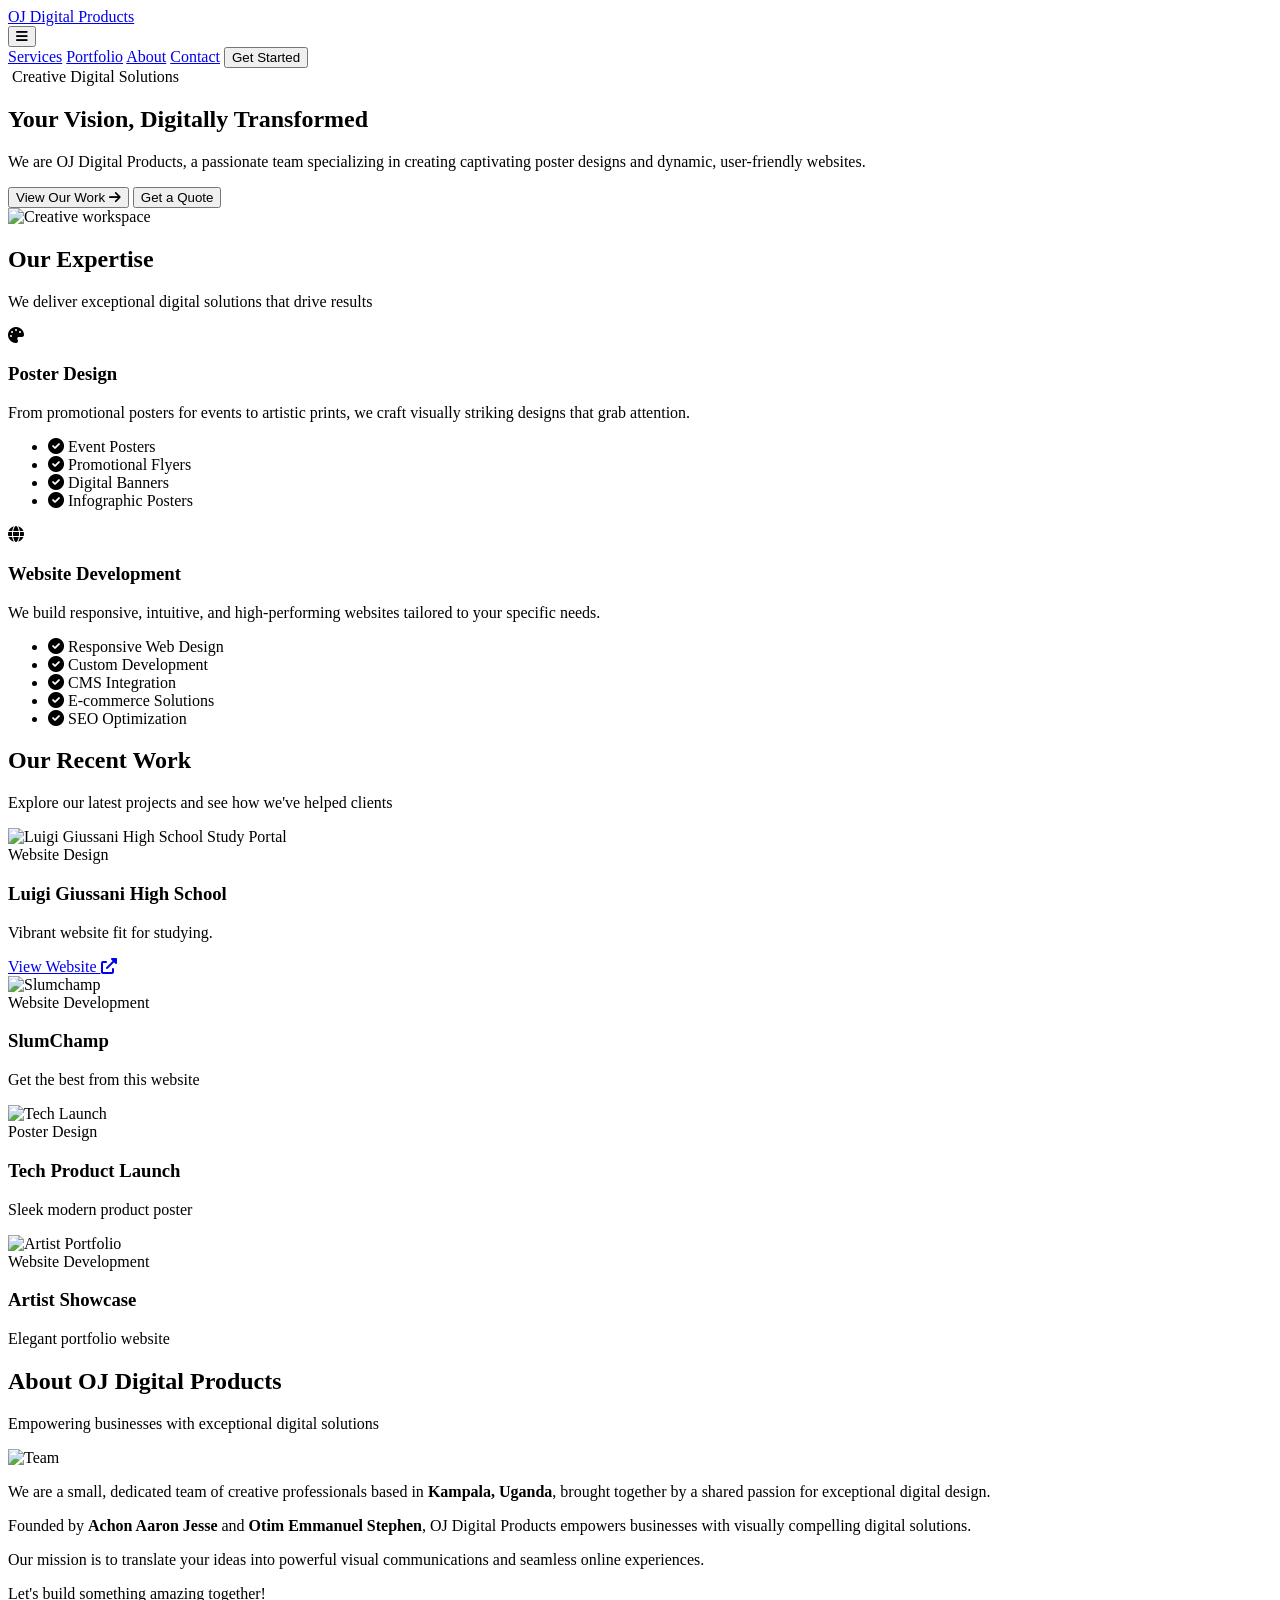
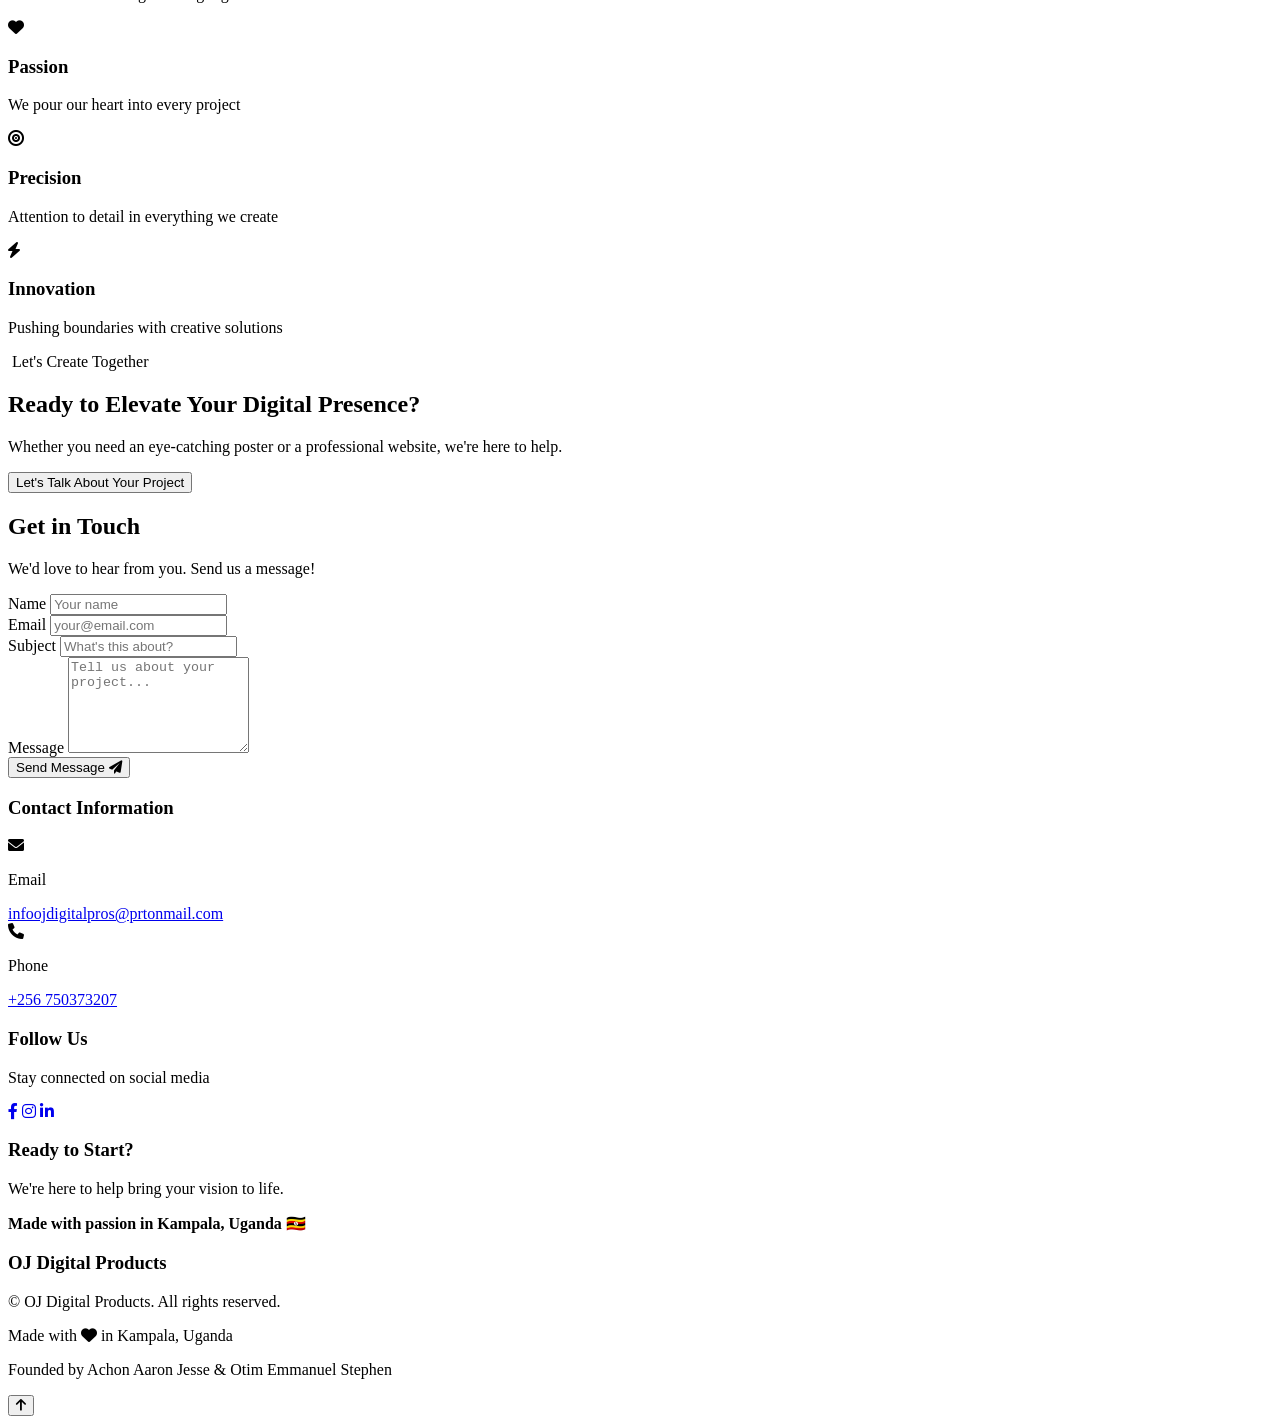
==== oj/index.html @ 6b814dae "Add files via upload" ====
<!DOCTYPE html>
<html lang="en">
<head>
    <meta charset="UTF-8">
    <meta name="viewport" content="width=device-width, initial-scale=1.0">
    <title>OJ Digital Products - Crafting Visuals & Websites</title>
    <meta name="description" content="OJ Digital Products specializes in stunning poster design and engaging website development.">
    <link rel="stylesheet" href="style.css">
    <link rel="icon" href="images/favicon.ico" type="image/x-icon">
    <link rel="stylesheet" href="https://cdnjs.cloudflare.com/ajax/libs/font-awesome/6.0.0-beta3/css/all.min.css">
    <link rel="preconnect" href="https://fonts.googleapis.com">
    <link rel="preconnect" href="https://fonts.gstatic.com" crossorigin>
    <link href="https://fonts.googleapis.com/css2?family=Inter:wght@300;400;500;600;700;800&display=swap" rel="stylesheet">
</head>
<body>
    <header id="header">
        <div class="container">
            <div class="logo">
                <a href="#hero">OJ Digital Products</a>
            </div>
            <button class="mobile-menu-toggle" id="mobileMenuToggle">
                <i class="fas fa-bars"></i>
            </button>
            <nav class="nav" id="nav">
                <a href="#services">Services</a>
                <a href="#portfolio">Portfolio</a>
                <a href="#about">About</a>
                <a href="#contact">Contact</a>
                <button class="btn-primary" onclick="document.getElementById('contact').scrollIntoView({behavior: 'smooth'})">Get Started</button>
            </nav>
        </div>
    </header>

    <section id="hero" class="hero">
        <div class="hero-bg"></div>
        <div class="container">
            <div class="hero-content">
                <div class="badge">
                    <i class="fas fa-sparkles"></i>
                    <span>Creative Digital Solutions</span>
                </div>
                <h1 class="hero-title">
                    Your Vision, <span class="gradient-text">Digitally Transformed</span>
                </h1>
                <p class="hero-description">
                    We are OJ Digital Products, a passionate team specializing in creating captivating poster designs and dynamic, user-friendly websites.
                </p>
                <div class="hero-buttons">
                    <button class="btn-primary" onclick="document.getElementById('portfolio').scrollIntoView({behavior: 'smooth'})">
                        View Our Work <i class="fas fa-arrow-right"></i>
                    </button>
                    <button class="btn-secondary" onclick="document.getElementById('contact').scrollIntoView({behavior: 'smooth'})">
                        Get a Quote
                    </button>
                </div>
            </div>
            <div class="hero-image">
                <img src="https://images.unsplash.com/photo-1532623034127-3d92b01fb3c5?w=1080" alt="Creative workspace">
            </div>
        </div>
    </section>

    <section id="services" class="services">
        <div class="container">
            <div class="section-header">
                <h2>Our <span class="gradient-text">Expertise</span></h2>
                <p>We deliver exceptional digital solutions that drive results</p>
            </div>
            <div class="services-grid">
                <div class="service-card">
                    <div class="service-icon gradient-pink">
                        <i class="fas fa-palette"></i>
                    </div>
                    <h3>Poster Design</h3>
                    <p>From promotional posters for events to artistic prints, we craft visually striking designs that grab attention.</p>
                    <ul class="service-features">
                        <li><i class="fas fa-check-circle"></i> Event Posters</li>
                        <li><i class="fas fa-check-circle"></i> Promotional Flyers</li>
                        <li><i class="fas fa-check-circle"></i> Digital Banners</li>
                        <li><i class="fas fa-check-circle"></i> Infographic Posters</li>
                    </ul>
                </div>
                <div class="service-card">
                    <div class="service-icon gradient-blue">
                        <i class="fas fa-globe"></i>
                    </div>
                    <h3>Website Development</h3>
                    <p>We build responsive, intuitive, and high-performing websites tailored to your specific needs.</p>
                    <ul class="service-features">
                        <li><i class="fas fa-check-circle"></i> Responsive Web Design</li>
                        <li><i class="fas fa-check-circle"></i> Custom Development</li>
                        <li><i class="fas fa-check-circle"></i> CMS Integration</li>
                        <li><i class="fas fa-check-circle"></i> E-commerce Solutions</li>
                        <li><i class="fas fa-check-circle"></i> SEO Optimization</li>
                    </ul>
                </div>
            </div>
        </div>
    </section>

    <section id="portfolio" class="portfolio">
        <div class="container">
            <div class="section-header">
                <h2>Our Recent <span class="gradient-text">Work</span></h2>
                <p>Explore our latest projects and see how we've helped clients</p>
            </div>
            <div class="portfolio-item">
    <img src="Screenshot 2026-08-14 125837.png" alt="Luigi Giussani High School Study Portal">
    <div class="portfolio-overlay">
        <span class="portfolio-category">Website Design</span>
        <h3>Luigi Giussani High School</h3>
        <p>Vibrant website fit for studying.</p>
        <a href="https://noteslghs.unaux.com/new" target="_blank" rel="noopener noreferrer" class="portfolio-btn">
            View Website <i class="fas fa-external-link-alt"></i>
        </a>
    </div>
</div>
                </div>
                <div class="portfolio-item">
                    <img src="" alt="Slumchamp">
                    <div class="portfolio-overlay">
                        <span class="portfolio-category">Website Development</span>
                        <h3>SlumChamp</h3>
                        <p>Get the best from this website</p>
                    </div>
                </div>
                <div class="portfolio-item">
                    <img src="" alt="Tech Launch">
                    <div class="portfolio-overlay">
                        <span class="portfolio-category">Poster Design</span>
                        <h3>Tech Product Launch</h3>
                        <p>Sleek modern product poster</p>
                    </div>
                </div>
                <div class="portfolio-item">
                    <img src="" alt="Artist Portfolio">
                    <div class="portfolio-overlay">
                        <span class="portfolio-category">Website Development</span>
                        <h3>Artist Showcase</h3>
                        <p>Elegant portfolio website</p>
                    </div>
                </div>
            </div>
        </div>
    </section>

    <section id="about" class="about">
        <div class="container">
            <div class="section-header">
                <h2>About <span class="gradient-text">OJ Digital Products</span></h2>
                <p>Empowering businesses with exceptional digital solutions</p>
            </div>
            <div class="about-content">
                <div class="about-image">
                    <img src="" alt="Team">
                </div>
                <div class="about-text">
                    <p>We are a small, dedicated team of creative professionals based in <strong>Kampala, Uganda</strong>, brought together by a shared passion for exceptional digital design.</p>
                    <p>Founded by <strong>Achon Aaron Jesse</strong> and <strong>Otim Emmanuel Stephen</strong>, OJ Digital Products empowers businesses with visually compelling digital solutions.</p>
                    <p>Our mission is to translate your ideas into powerful visual communications and seamless online experiences.</p>
                    <p class="highlight">Let's build something amazing together!</p>
                </div>
            </div>
            <div class="values-grid">
                <div class="value-card">
                    <i class="fas fa-heart"></i>
                    <h3>Passion</h3>
                    <p>We pour our heart into every project</p>
                </div>
                <div class="value-card">
                    <i class="fas fa-bullseye"></i>
                    <h3>Precision</h3>
                    <p>Attention to detail in everything we create</p>
                </div>
                <div class="value-card">
                    <i class="fas fa-bolt"></i>
                    <h3>Innovation</h3>
                    <p>Pushing boundaries with creative solutions</p>
                </div>
            </div>
        </div>
    </section>

    <section class="cta">
        <div class="container">
            <div class="badge">
                <i class="fas fa-sparkles"></i>
                <span>Let's Create Together</span>
            </div>
            <h2>Ready to Elevate Your <span class="gradient-text">Digital Presence?</span></h2>
            <p>Whether you need an eye-catching poster or a professional website, we're here to help.</p>
            <button class="btn-primary btn-large" onclick="document.getElementById('contact').scrollIntoView({behavior: 'smooth'})">
                Let's Talk About Your Project
            </button>
        </div>
    </section>

    <section id="contact" class="contact">
        <div class="container">
            <div class="section-header">
                <h2>Get in <span class="gradient-text">Touch</span></h2>
                <p>We'd love to hear from you. Send us a message!</p>
            </div>
            <div class="contact-grid">
                <form id="contactForm" class="contact-form">
                    <div class="form-group">
                        <label for="name">Name</label>
                        <input type="text" id="name" name="name" required placeholder="Your name">
                    </div>
                    <div class="form-group">
                        <label for="email">Email</label>
                        <input type="email" id="email" name="email" required placeholder="your@email.com">
                    </div>
                    <div class="form-group">
                        <label for="subject">Subject</label>
                        <input type="text" id="subject" name="subject" placeholder="What's this about?">
                    </div>
                    <div class="form-group">
                        <label for="message">Message</label>
                        <textarea id="message" name="message" rows="6" required placeholder="Tell us about your project..."></textarea>
                    </div>
                    <button type="submit" class="btn-primary">
                        Send Message <i class="fas fa-paper-plane"></i>
                    </button>
                    <div id="formMessage" class="form-message"></div>
                </form>
                <div class="contact-info">
                    <div class="info-card">
                        <h3>Contact Information</h3>
                        <div class="info-item">
                            <i class="fas fa-envelope"></i>
                            <div>
                                <p class="info-label">Email</p>
                                <a href="mailto:infoojdigitalpros@prtonmail.com">infoojdigitalpros@prtonmail.com</a>
                            </div>
                        </div>
                        <div class="info-item">
                            <i class="fas fa-phone"></i>
                            <div>
                                <p class="info-label">Phone</p>
                                <a href="tel:+256750373207">+256 750373207</a>
                            </div>
                        </div>
                    </div>
                    <div class="social-card">
                        <h3>Follow Us</h3>
                        <p>Stay connected on social media</p>
                        <div class="social-links">
                            <a href="https://facebook.com/your-page" target="_blank"><i class="fab fa-facebook-f"></i></a>
                            <a href="https://instagram.com/your-page" target="_blank"><i class="fab fa-instagram"></i></a>
                            <a href="https://linkedin.com/company/your-company" target="_blank"><i class="fab fa-linkedin-in"></i></a>
                            <a href="https://x.com/your-company" target="_blank"><i class="fab fa-x-twitter"></i></a>
                        </div>
                    </div>
                    <div class="location-card">
                        <h3>Ready to Start?</h3>
                        <p>We're here to help bring your vision to life.</p>
                        <p class="made-in"><strong>Made with passion in Kampala, Uganda 🇺🇬</strong></p>
                    </div>
                </div>
            </div>
        </div>
    </section>

    <footer class="footer">
        <div class="container">
            <h3 class="footer-logo">OJ Digital Products</h3>
            <p>&copy; <span id="currentYear"></span> OJ Digital Products. All rights reserved.</p>
            <p class="footer-subtitle">Made with <i class="fas fa-heart"></i> in Kampala, Uganda</p>
            <p class="footer-founders">Founded by Achon Aaron Jesse & Otim Emmanuel Stephen</p>
        </div>
    </footer>

    <button id="backToTop" class="back-to-top">
        <i class="fas fa-arrow-up"></i>
    </button>

    <script src="script.js"></script>
</body>
</html>
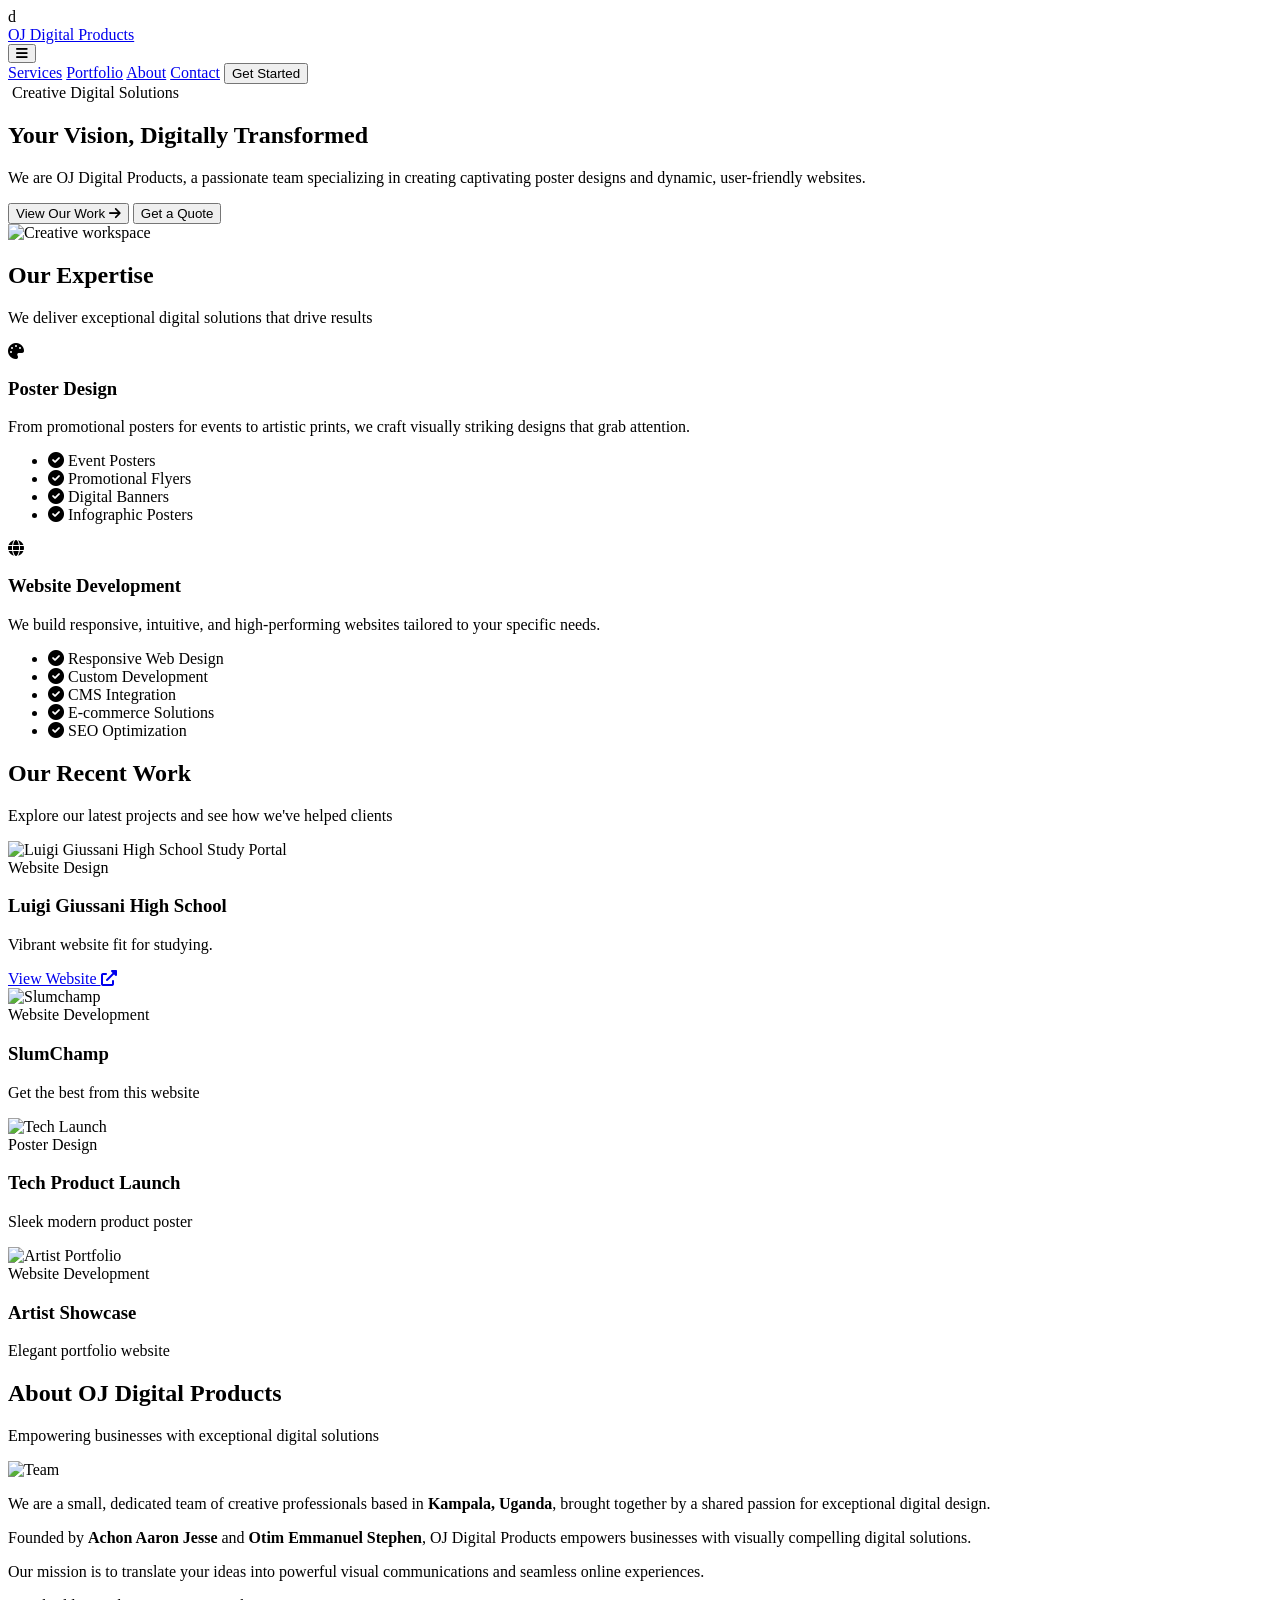
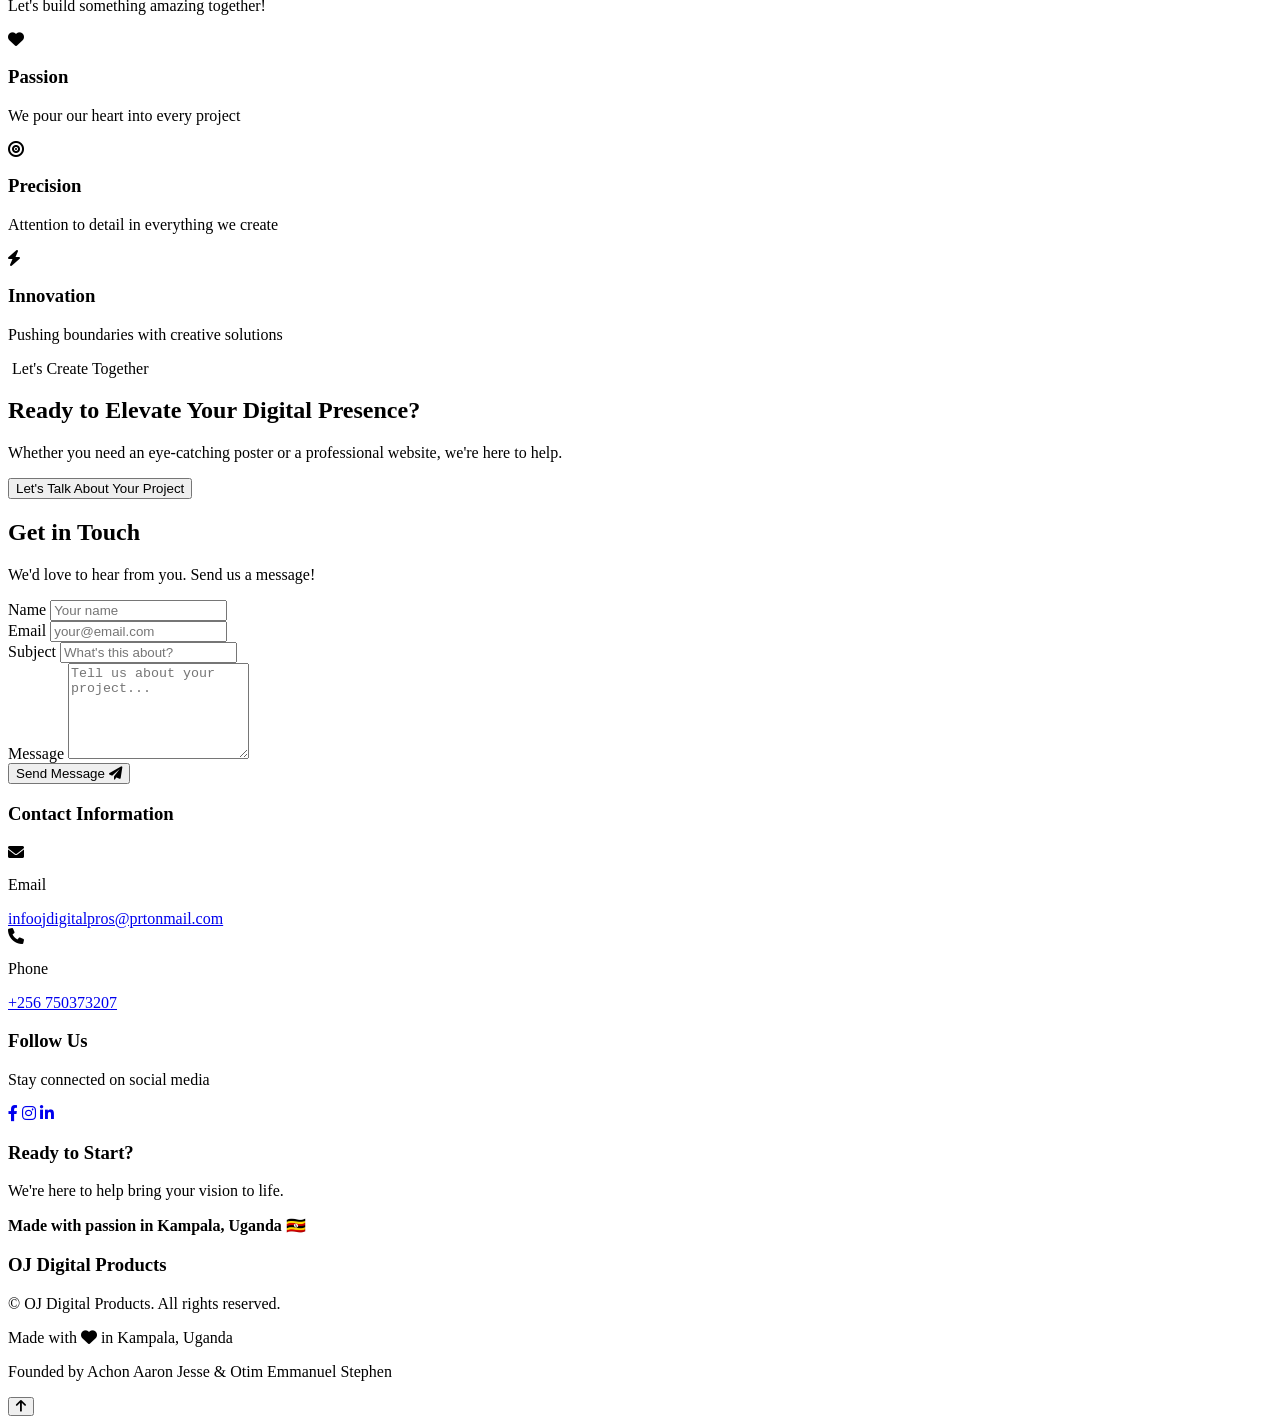
==== commit c700b4fb: "Update index.html" ====
--- a/oj/index.html
+++ b/oj/index.html
@@ -1,4 +1,4 @@
-<!DOCTYPE html>
+d<!DOCTYPE html>
 <html lang="en">
 <head>
     <meta charset="UTF-8">
@@ -277,4 +277,4 @@
 
     <script src="script.js"></script>
 </body>
-</html>+</html>
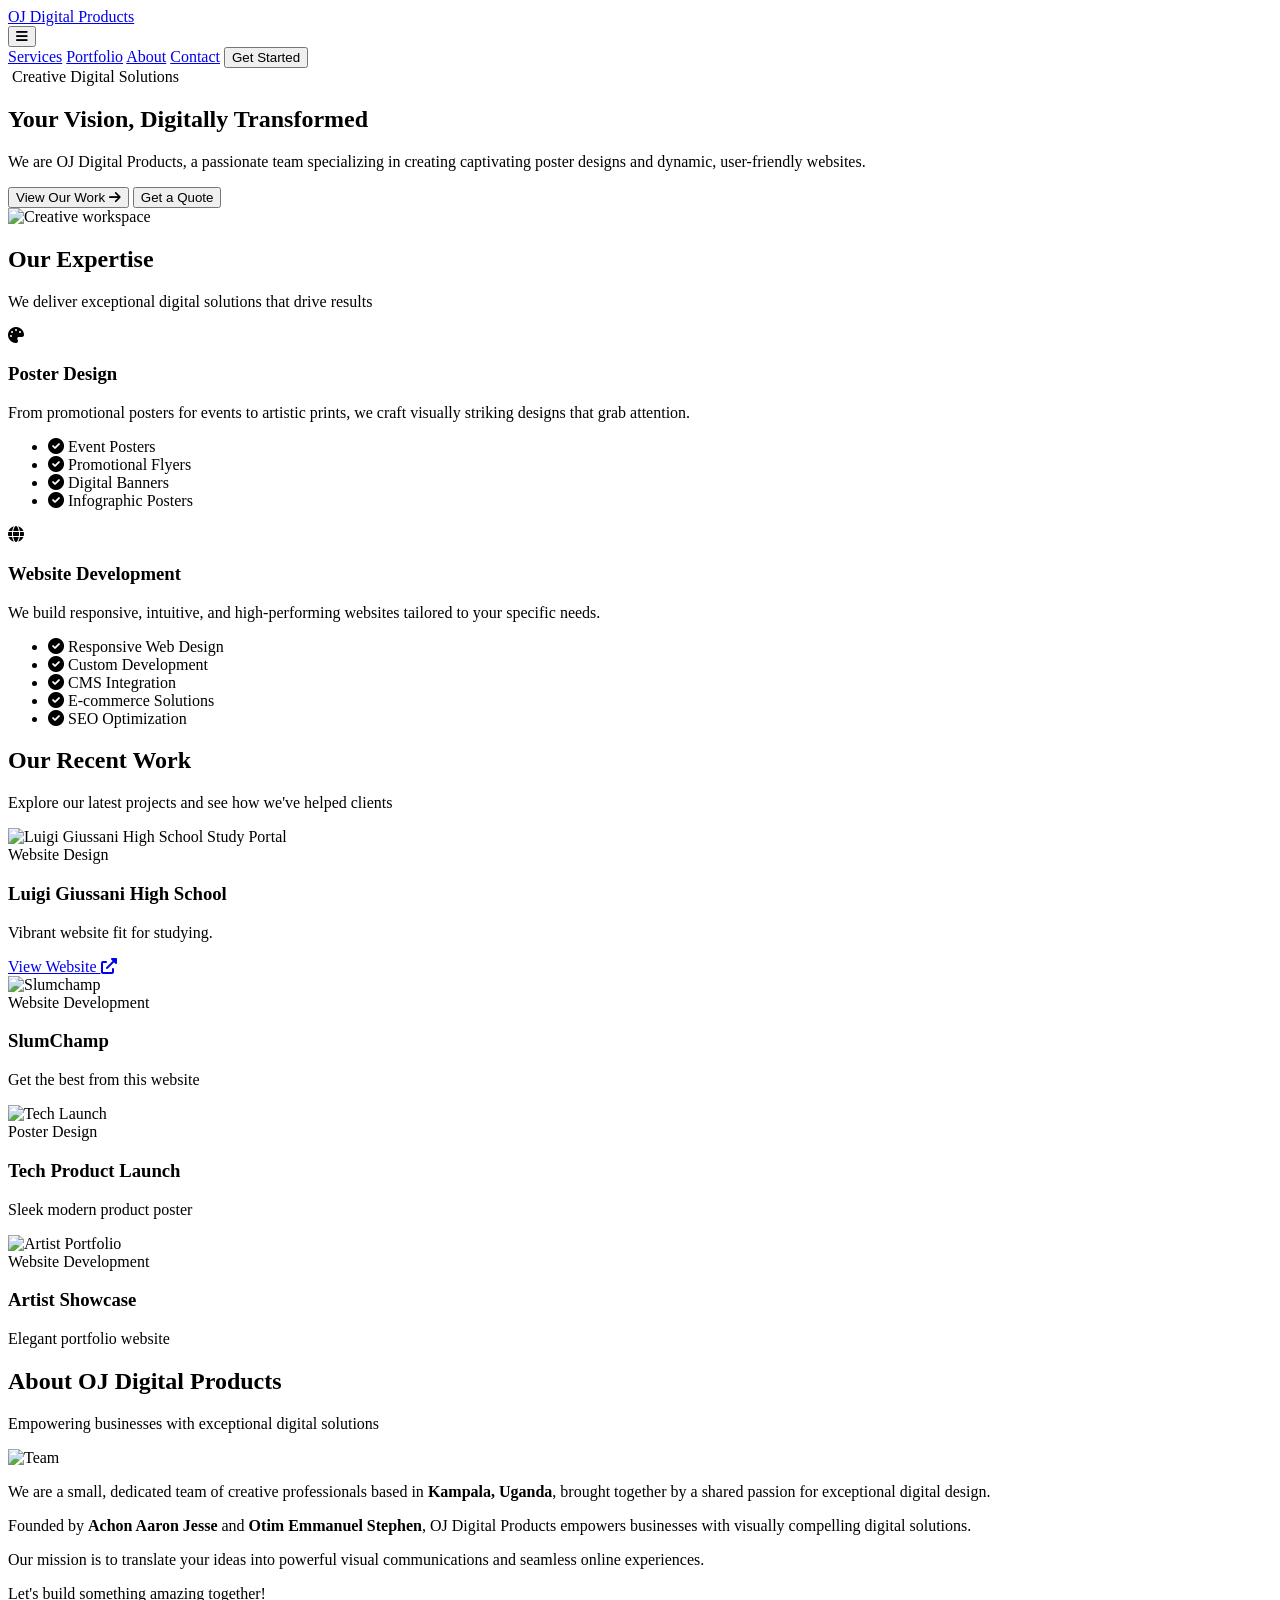
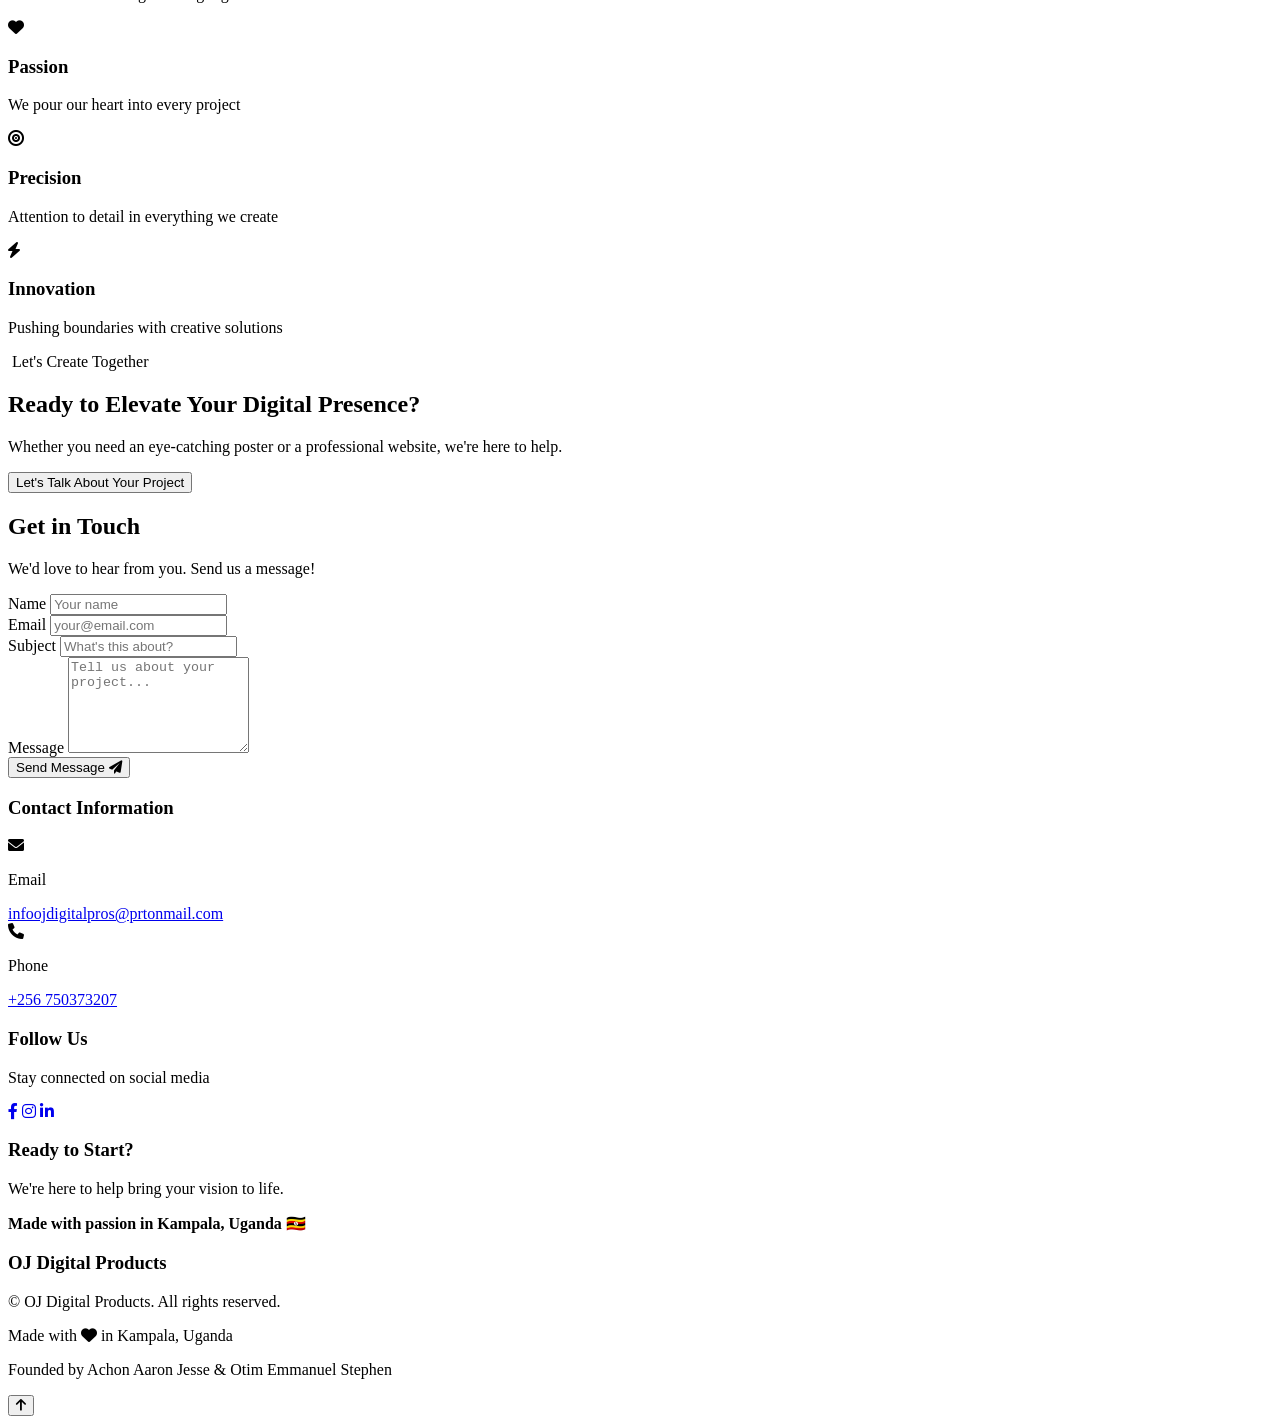
==== commit 63759906: "Fix DOCTYPE declaration in index.html" ====
--- a/oj/index.html
+++ b/oj/index.html
@@ -1,4 +1,4 @@
-d<!DOCTYPE html>
+<!DOCTYPE html>
 <html lang="en">
 <head>
     <meta charset="UTF-8">
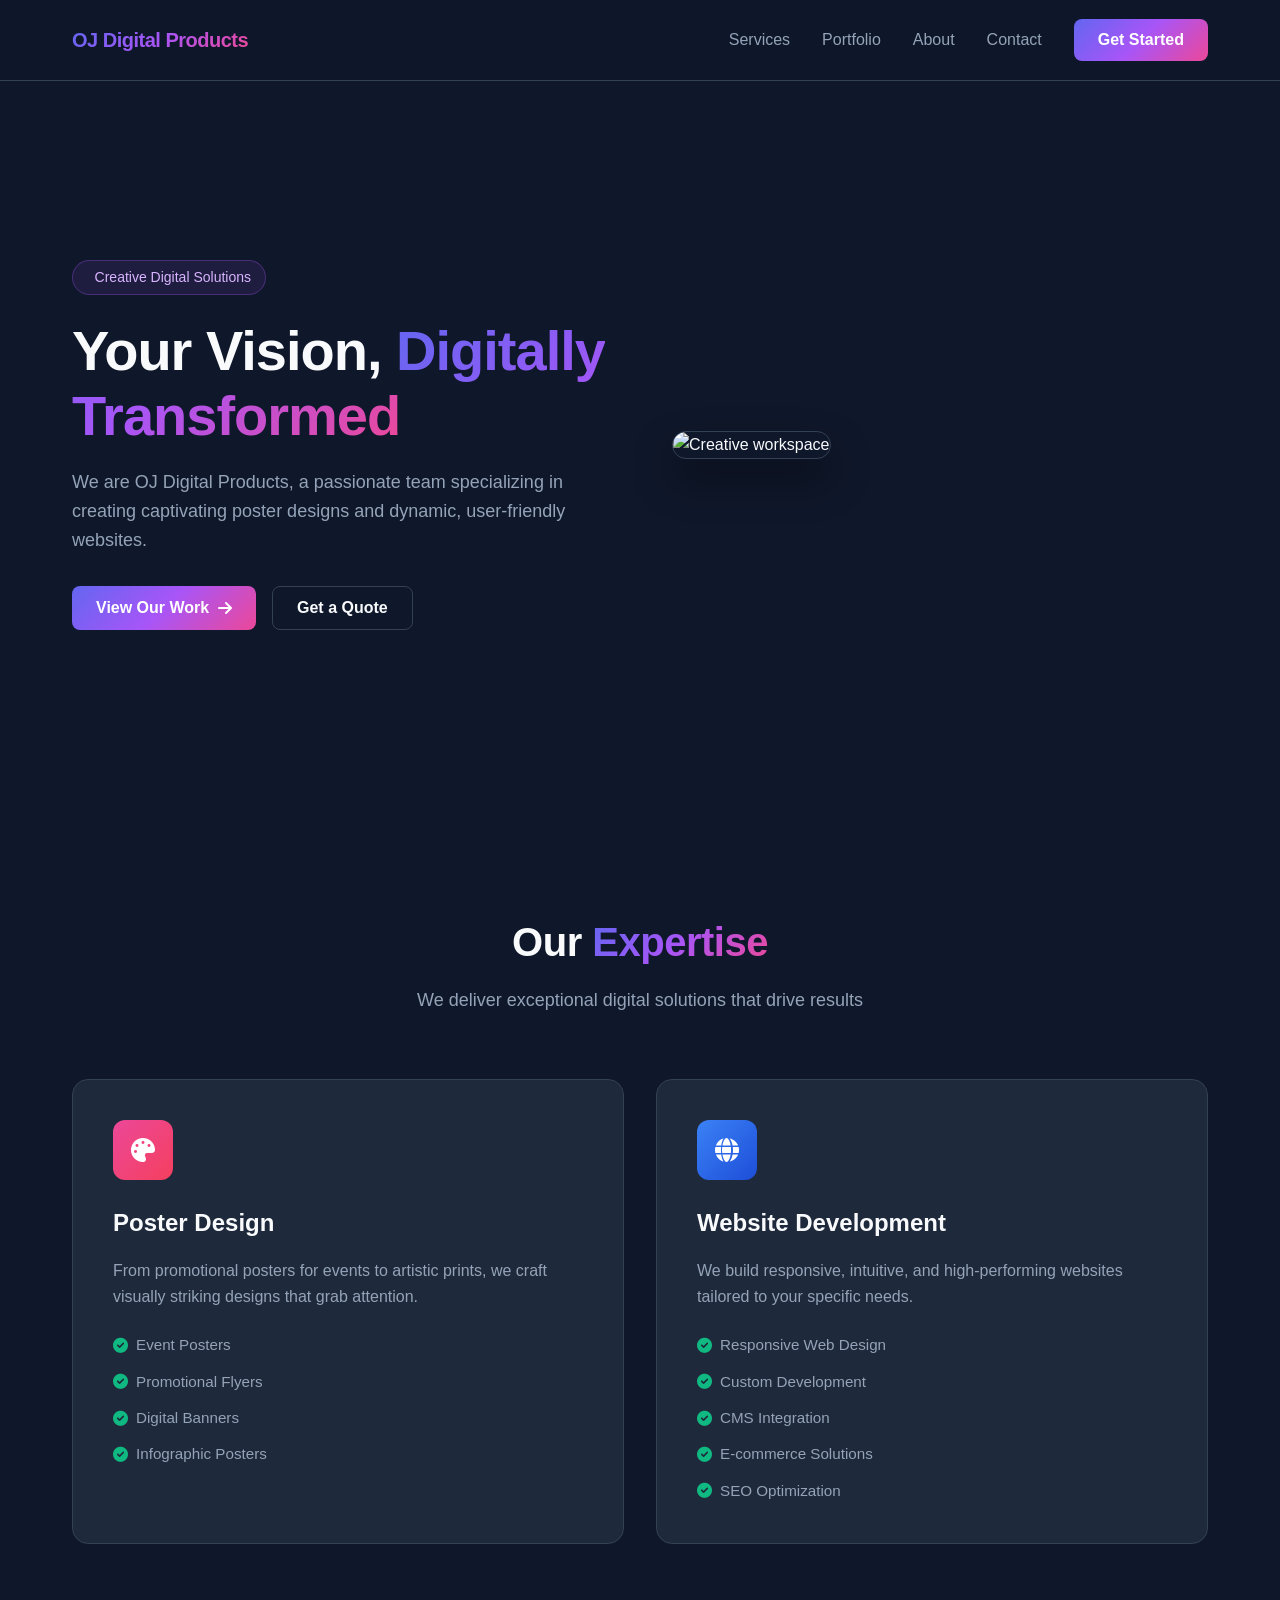
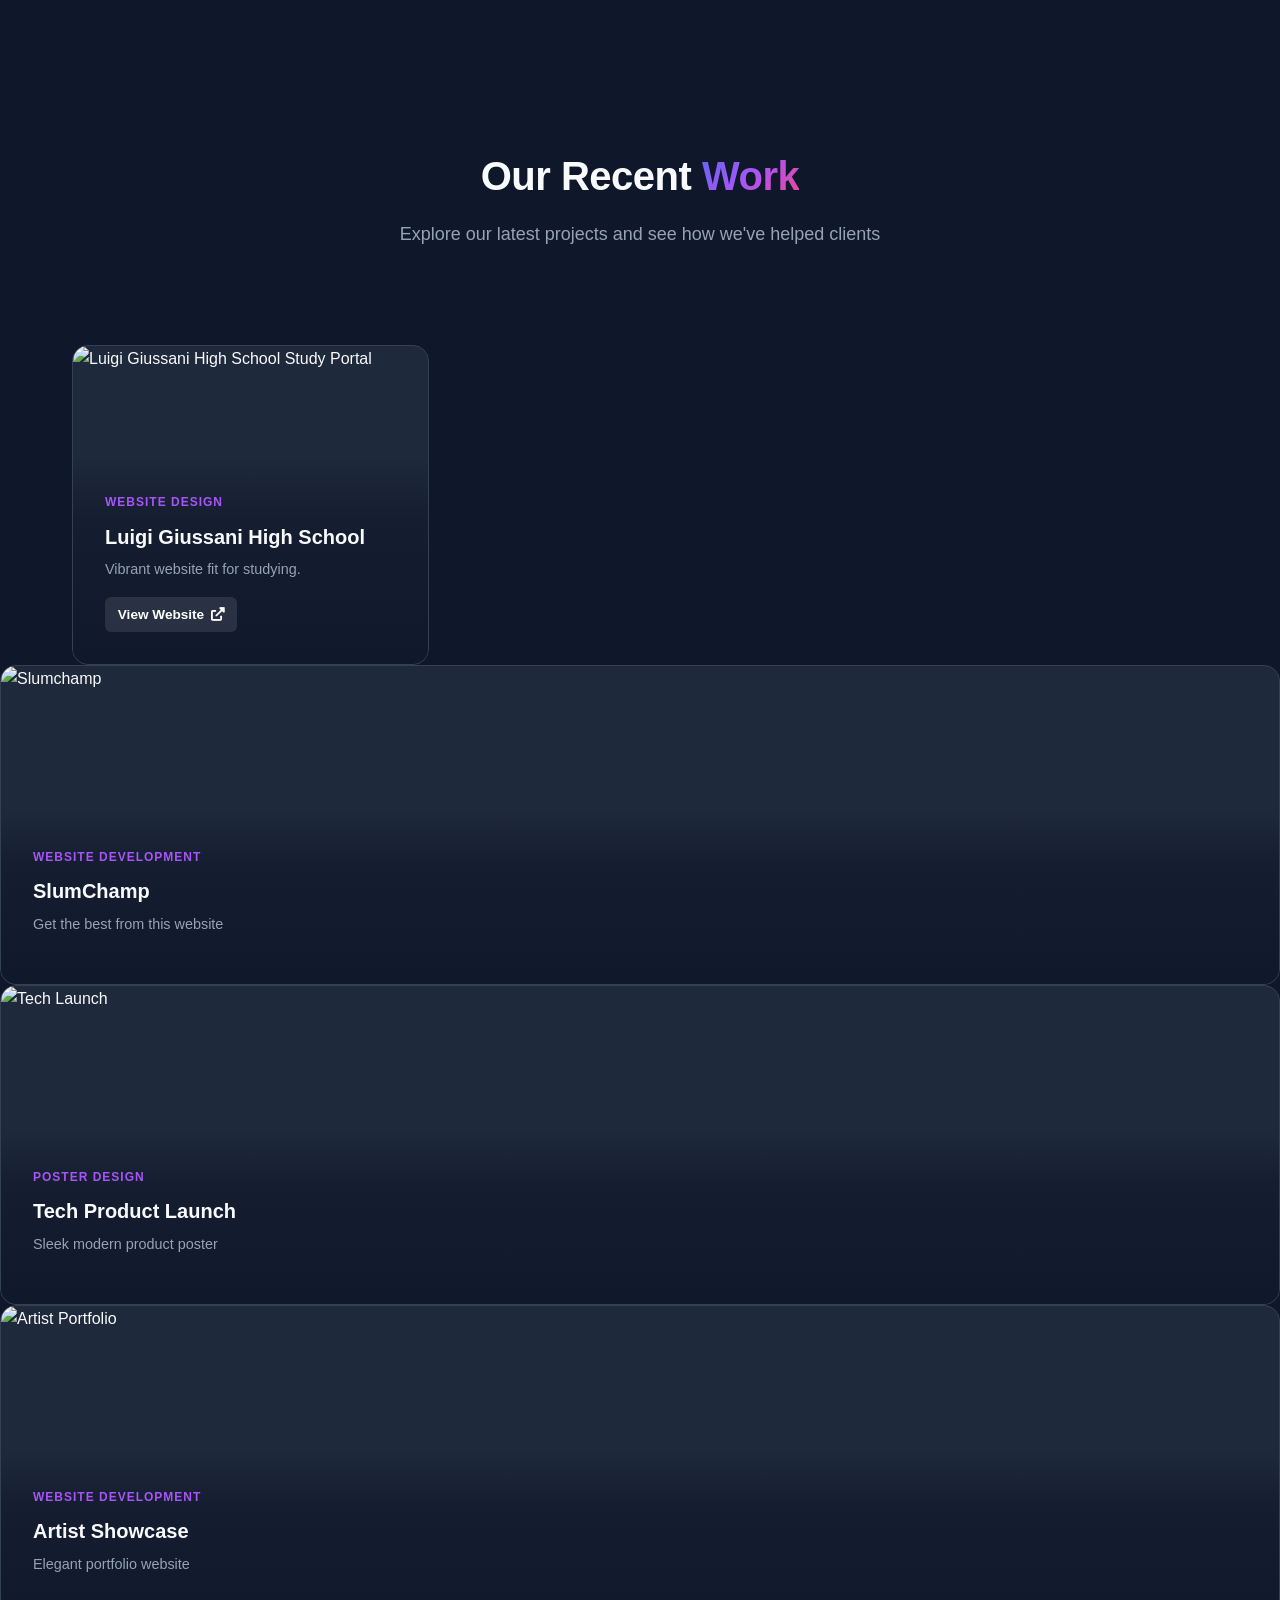
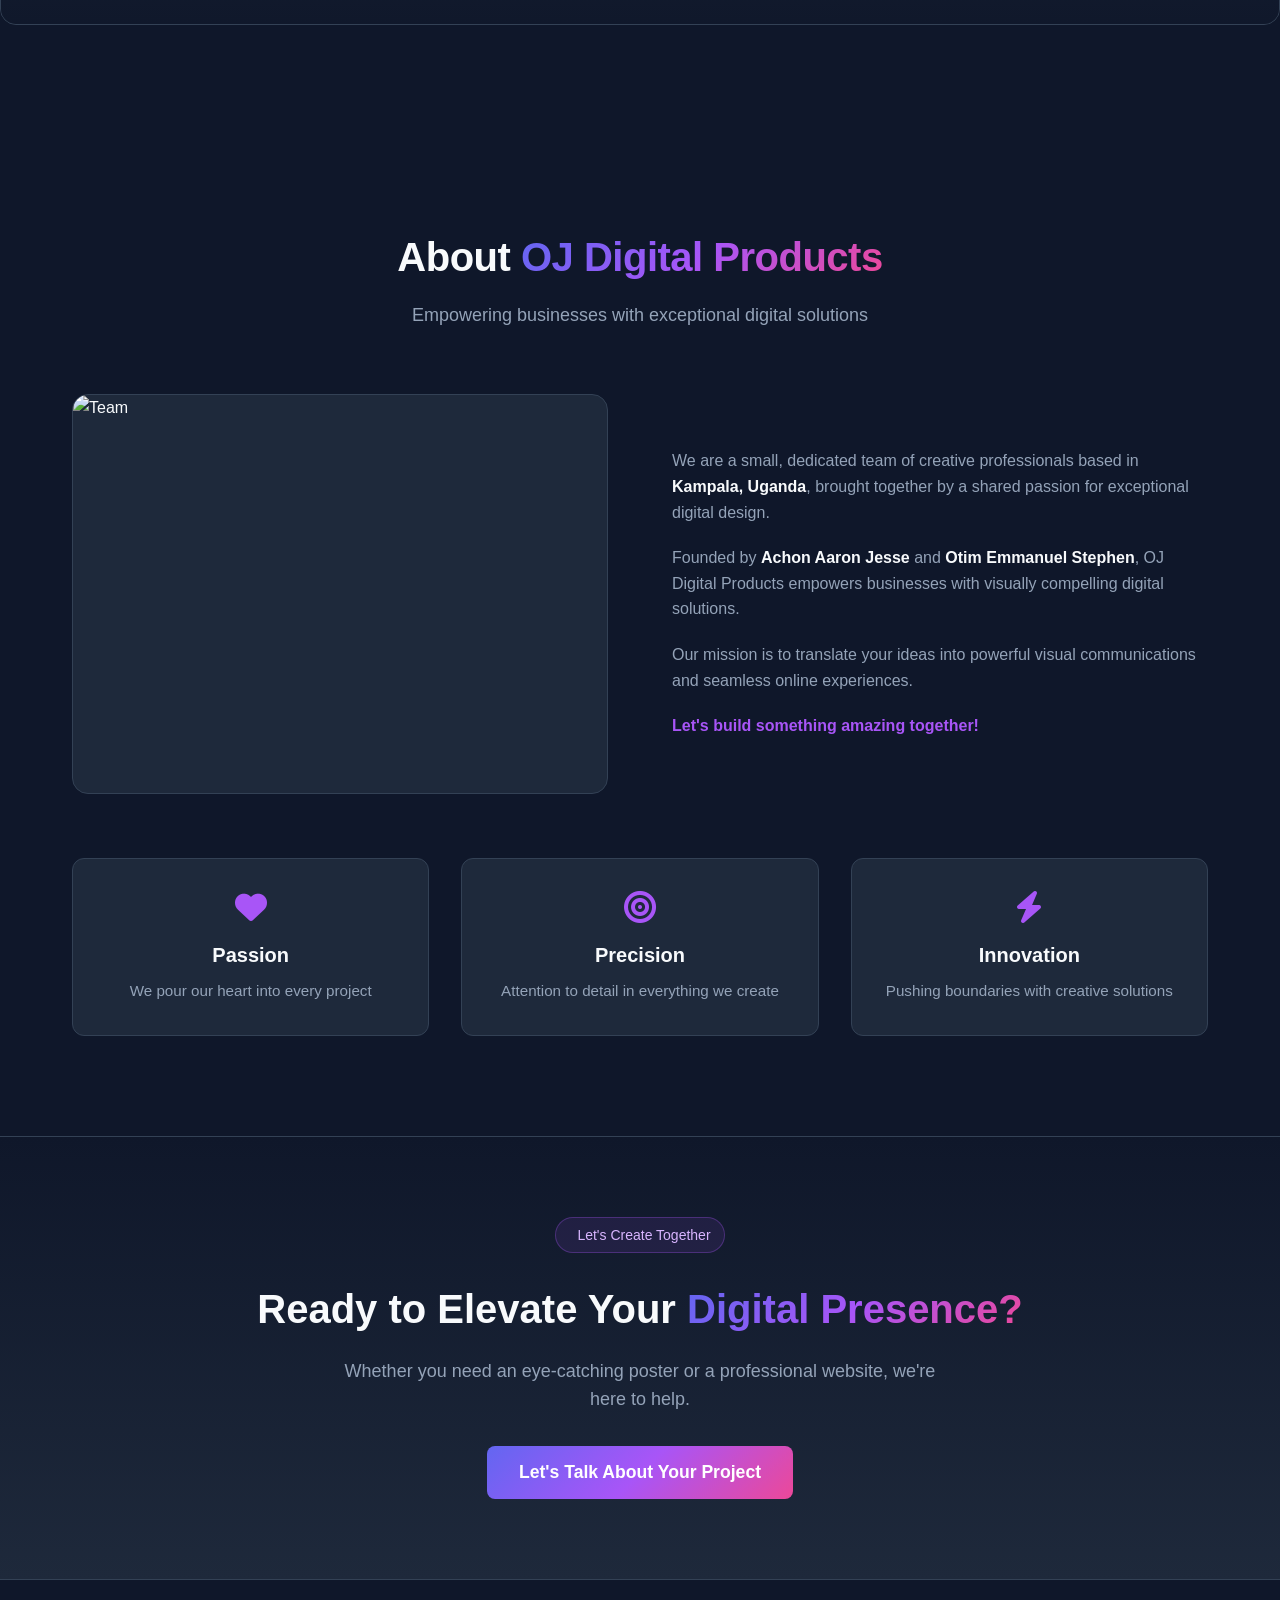
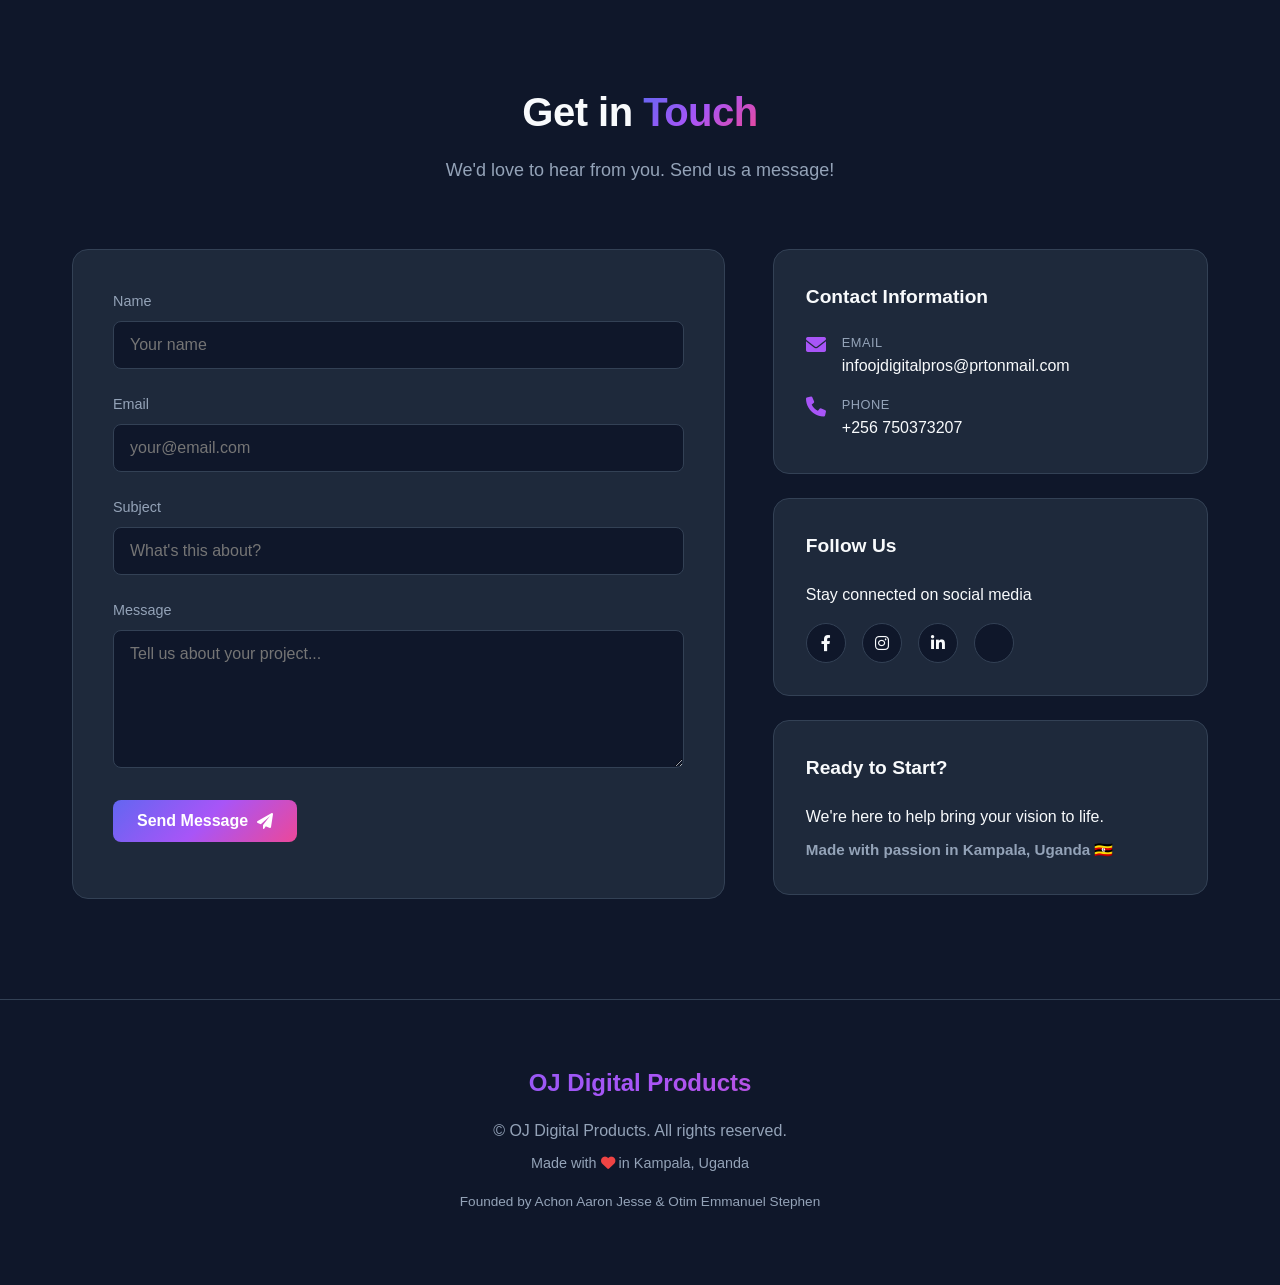
==== commit 6b1e7a05: "commit" ====
--- a/oj/index.html
+++ b/oj/index.html
@@ -5,12 +5,13 @@
     <meta name="viewport" content="width=device-width, initial-scale=1.0">
     <title>OJ Digital Products - Crafting Visuals & Websites</title>
     <meta name="description" content="OJ Digital Products specializes in stunning poster design and engaging website development.">
-    <link rel="stylesheet" href="style.css">
+    <link rel="stylesheet" href="index.css">
     <link rel="icon" href="images/favicon.ico" type="image/x-icon">
     <link rel="stylesheet" href="https://cdnjs.cloudflare.com/ajax/libs/font-awesome/6.0.0-beta3/css/all.min.css">
     <link rel="preconnect" href="https://fonts.googleapis.com">
     <link rel="preconnect" href="https://fonts.gstatic.com" crossorigin>
     <link href="https://fonts.googleapis.com/css2?family=Inter:wght@300;400;500;600;700;800&display=swap" rel="stylesheet">
+
 </head>
 <body>
     <header id="header">
--- a/oj/index.css
+++ b/oj/index.css
@@ -0,0 +1,749 @@
+/* =========================================
+   CSS Reset & Variables
+   ========================================= */
+:root {
+    --bg-primary: #0f172a;
+    --bg-secondary: #1e293b;
+    --bg-card: #1e293b;
+    --text-primary: #f8fafc;
+    --text-secondary: #94a3b8;
+    --accent-gradient: linear-gradient(135deg, #6366f1 0%, #a855f7 50%, #ec4899 100%);
+    --gradient-pink: linear-gradient(135deg, #ec4899 0%, #f43f5e 100%);
+    --gradient-blue: linear-gradient(135deg, #3b82f6 0%, #1d4ed8 100%);
+    --border-color: #334155;
+    --transition: all 0.3s ease;
+    --container-width: 1200px;
+}
+
+* {
+    margin: 0;
+    padding: 0;
+    box-sizing: border-box;
+}
+
+html {
+    scroll-behavior: smooth;
+}
+
+body {
+    font-family: 'Inter', sans-serif;
+    background-color: var(--bg-primary);
+    color: var(--text-primary);
+    line-height: 1.6;
+    overflow-x: hidden;
+}
+
+a {
+    text-decoration: none;
+    color: inherit;
+}
+
+ul {
+    list-style: none;
+}
+
+.container {
+    max-width: var(--container-width);
+    margin: 0 auto;
+    padding: 0 2rem;
+}
+
+.gradient-text {
+    background: var(--accent-gradient);
+    -webkit-background-clip: text;
+    -webkit-text-fill-color: transparent;
+}
+
+/* =========================================
+   Buttons & Badges
+   ========================================= */
+.btn-primary {
+    background: var(--accent-gradient);
+    color: #fff;
+    border: none;
+    padding: 0.75rem 1.5rem;
+    font-size: 1rem;
+    font-weight: 600;
+    border-radius: 8px;
+    cursor: pointer;
+    transition: var(--transition);
+    display: inline-flex;
+    align-items: center;
+    gap: 0.55rem;
+}
+
+.btn-primary:hover {
+    opacity: 0.9;
+    transform: translateY(-2px);
+    box-shadow: 0 10px 20px -10px rgba(168, 85, 247, 0.5);
+}
+
+.btn-secondary {
+    background: transparent;
+    color: var(--text-primary);
+    border: 1px solid var(--border-color);
+    padding: 0.75rem 1.5rem;
+    font-size: 1rem;
+    font-weight: 600;
+    border-radius: 8px;
+    cursor: pointer;
+    transition: var(--transition);
+}
+
+.btn-secondary:hover {
+    border-color: #a855f7;
+    background: rgba(168, 85, 247, 0.05);
+}
+
+.btn-large {
+    padding: 1rem 2rem;
+    font-size: 1.1rem;
+}
+
+.badge {
+    display: inline-flex;
+    align-items: center;
+    gap: 0.5rem;
+    background: rgba(168, 85, 247, 0.1);
+    border: 1px solid rgba(168, 85, 247, 0.3);
+    padding: 0.35rem 0.85rem;
+    border-radius: 50px;
+    font-size: 0.875rem;
+    font-weight: 500;
+    color: #d8b4fe;
+    margin-bottom: 1.5rem;
+}
+
+/* =========================================
+   Header & Navigation
+   ========================================= */
+header {
+    position: fixed;
+    top: 0;
+    left: 0;
+    width: 100%;
+    background: rgba(15, 23, 42, 0.85);
+    backdrop-filter: blur(10px);
+    border-bottom: 1px solid var(--border-color);
+    z-index: 1000;
+}
+
+header .container {
+    display: flex;
+    justify-content: space-between;
+    align-items: center;
+    height: 80px;
+}
+
+.logo a {
+    font-size: 1.25rem;
+    font-weight: 700;
+    letter-spacing: -0.5px;
+    background: var(--accent-gradient);
+    -webkit-background-clip: text;
+    -webkit-text-fill-color: transparent;
+}
+
+.nav {
+    display: flex;
+    align-items: center;
+    gap: 2rem;
+}
+
+.nav a {
+    color: var(--text-secondary);
+    font-weight: 500;
+    transition: var(--transition);
+}
+
+.nav a:hover {
+    color: var(--text-primary);
+}
+
+.mobile-menu-toggle {
+    display: none;
+    background: none;
+    border: none;
+    color: var(--text-primary);
+    font-size: 1.5rem;
+    cursor: pointer;
+}
+
+/* =========================================
+   Hero Section
+   ========================================= */
+.hero {
+    position: relative;
+    padding: 180px 0 100px;
+    min-height: 90vh;
+    display: flex;
+    align-items: center;
+}
+
+.hero .container {
+    display: grid;
+    grid-template-columns: 1fr 1fr;
+    gap: 4rem;
+    align-items: center;
+}
+
+.hero-title {
+    font-size: 3.5rem;
+    font-weight: 800;
+    line-height: 1.15;
+    margin-bottom: 1.25rem;
+    letter-spacing: -1px;
+}
+
+.hero-description {
+    color: var(--text-secondary);
+    font-size: 1.125rem;
+    margin-bottom: 2rem;
+}
+
+.hero-buttons {
+    display: flex;
+    gap: 1rem;
+}
+
+.hero-image img {
+    width: 100%;
+    border-radius: 16px;
+    border: 1px solid var(--border-color);
+    box-shadow: 0 20px 40px rgba(0, 0, 0, 0.4);
+}
+
+/* =========================================
+   Section Headers
+   ========================================= */
+section {
+    padding: 100px 0;
+}
+
+.section-header {
+    text-align: center;
+    max-width: 700px;
+    margin: 0 auto 4rem;
+}
+
+.section-header h2 {
+    font-size: 2.5rem;
+    font-weight: 700;
+    margin-bottom: 0.75rem;
+    letter-spacing: -0.5px;
+}
+
+.section-header p {
+    color: var(--text-secondary);
+    font-size: 1.125rem;
+}
+
+/* =========================================
+   Services Section
+   ========================================= */
+.services-grid {
+    display: grid;
+    grid-template-columns: repeat(auto-fit, minmax(350px, 1fr));
+    gap: 2rem;
+}
+
+.service-card {
+    background: var(--bg-card);
+    border: 1px solid var(--border-color);
+    border-radius: 16px;
+    padding: 2.5rem;
+    transition: var(--transition);
+}
+
+.service-card:hover {
+    transform: translateY(-5px);
+    border-color: #6366f1;
+    box-shadow: 0 10px 30px rgba(0, 0, 0, 0.3);
+}
+
+.service-icon {
+    width: 60px;
+    height: 60px;
+    border-radius: 12px;
+    display: flex;
+    align-items: center;
+    justify-content: center;
+    font-size: 1.5rem;
+    color: #fff;
+    margin-bottom: 1.5rem;
+}
+
+.gradient-pink { background: var(--gradient-pink); }
+.gradient-blue { background: var(--gradient-blue); }
+
+.service-card h3 {
+    font-size: 1.5rem;
+    margin-bottom: 1rem;
+}
+
+.service-card p {
+    color: var(--text-secondary);
+    margin-bottom: 1.5rem;
+}
+
+.service-features {
+    display: flex;
+    flex-direction: column;
+    gap: 0.75rem;
+}
+
+.service-features li {
+    display: flex;
+    align-items: center;
+    gap: 0.5rem;
+    color: var(--text-secondary);
+    font-size: 0.95rem;
+}
+
+.service-features i {
+    color: #10b981;
+}
+
+/* =========================================
+   Portfolio Section
+   ========================================= */
+.portfolio .container {
+    display: grid;
+    grid-template-columns: repeat(auto-fit, minmax(280px, 1fr));
+    gap: 2rem;
+}
+
+.portfolio .container > .section-header {
+    grid-column: 1 / -1;
+}
+
+.portfolio-item {
+    position: relative;
+    border-radius: 16px;
+    overflow: hidden;
+    border: 1px solid var(--border-color);
+    background: var(--bg-card);
+    min-height: 320px;
+    display: flex;
+    flex-direction: column;
+    justify-content: flex-end;
+}
+
+.portfolio-item img {
+    position: absolute;
+    top: 0;
+    left: 0;
+    width: 100%;
+    height: 100%;
+    object-fit: cover;
+    transition: var(--transition);
+}
+
+.portfolio-item:hover img {
+    transform: scale(1.05);
+}
+
+.portfolio-overlay {
+    position: relative;
+    background: linear-gradient(to top, rgba(15, 23, 42, 0.95) 0%, rgba(15, 23, 42, 0.6) 70%, transparent 100%);
+    padding: 2rem;
+    z-index: 2;
+    width: 100%;
+}
+
+.portfolio-category {
+    display: inline-block;
+    font-size: 0.75rem;
+    font-weight: 600;
+    text-transform: uppercase;
+    letter-spacing: 1px;
+    color: #a855f7;
+    margin-bottom: 0.5rem;
+}
+
+.portfolio-overlay h3 {
+    font-size: 1.25rem;
+    margin-bottom: 0.35rem;
+}
+
+.portfolio-overlay p {
+    color: var(--text-secondary);
+    font-size: 0.9rem;
+    margin-bottom: 1rem;
+}
+
+.portfolio-btn {
+    display: inline-flex;
+    align-items: center;
+    gap: 0.4rem;
+    font-size: 0.85rem;
+    font-weight: 600;
+    color: #fff;
+    background: rgba(255, 255, 255, 0.1);
+    padding: 0.4rem 0.8rem;
+    border-radius: 6px;
+    transition: var(--transition);
+}
+
+.portfolio-btn:hover {
+    background: #6366f1;
+}
+
+/* =========================================
+   About Section
+   ========================================= */
+.about-content {
+    display: grid;
+    grid-template-columns: 1fr 1fr;
+    gap: 4rem;
+    align-items: center;
+    margin-bottom: 4rem;
+}
+
+.about-image {
+    width: 100%;
+    height: 400px;
+    background: var(--bg-card);
+    border: 1px solid var(--border-color);
+    border-radius: 16px;
+    overflow: hidden;
+}
+
+.about-image img {
+    width: 100%;
+    height: 100%;
+    object-fit: cover;
+}
+
+.about-text {
+    display: flex;
+    flex-direction: column;
+    gap: 1.25rem;
+    color: var(--text-secondary);
+}
+
+.about-text strong {
+    color: var(--text-primary);
+}
+
+.about-text .highlight {
+    color: #a855f7;
+    font-weight: 600;
+}
+
+.values-grid {
+    display: grid;
+    grid-template-columns: repeat(auto-fit, minmax(280px, 1fr));
+    gap: 2rem;
+}
+
+.value-card {
+    background: var(--bg-card);
+    border: 1px solid var(--border-color);
+    border-radius: 12px;
+    padding: 2rem;
+    text-align: center;
+    transition: var(--transition);
+}
+
+.value-card:hover {
+    border-color: #a855f7;
+}
+
+.value-card i {
+    font-size: 2rem;
+    color: #a855f7;
+    margin-bottom: 1rem;
+}
+
+.value-card h3 {
+    font-size: 1.25rem;
+    margin-bottom: 0.5rem;
+}
+
+.value-card p {
+    color: var(--text-secondary);
+    font-size: 0.95rem;
+}
+
+/* =========================================
+   CTA Section
+   ========================================= */
+.cta {
+    background: linear-gradient(180deg, var(--bg-primary) 0%, var(--bg-secondary) 100%);
+    text-align: center;
+    padding: 80px 0;
+    border-top: 1px solid var(--border-color);
+    border-bottom: 1px solid var(--border-color);
+}
+
+.cta h2 {
+    font-size: 2.5rem;
+    margin-bottom: 1rem;
+}
+
+.cta p {
+    color: var(--text-secondary);
+    font-size: 1.125rem;
+    margin-bottom: 2rem;
+    max-width: 600px;
+    margin-left: auto;
+    margin-right: auto;
+}
+
+/* =========================================
+   Contact Section
+   ========================================= */
+.contact-grid {
+    display: grid;
+    grid-template-columns: 1.2fr 0.8fr;
+    gap: 3rem;
+}
+
+.contact-form {
+    background: var(--bg-card);
+    border: 1px solid var(--border-color);
+    padding: 2.5rem;
+    border-radius: 16px;
+}
+
+.form-group {
+    margin-bottom: 1.5rem;
+}
+
+.form-group label {
+    display: block;
+    font-size: 0.9rem;
+    font-weight: 500;
+    margin-bottom: 0.5rem;
+    color: var(--text-secondary);
+}
+
+.form-group input,
+.form-group textarea {
+    width: 100%;
+    padding: 0.875rem 1rem;
+    background: var(--bg-primary);
+    border: 1px solid var(--border-color);
+    border-radius: 8px;
+    color: var(--text-primary);
+    font-family: inherit;
+    font-size: 1rem;
+    transition: var(--transition);
+}
+
+.form-group input:focus,
+.form-group textarea:focus {
+    outline: none;
+    border-color: #a855f7;
+}
+
+.form-message {
+    margin-top: 1rem;
+    font-size: 0.9rem;
+}
+
+.contact-info {
+    display: flex;
+    flex-direction: column;
+    gap: 1.5rem;
+}
+
+.info-card, .social-card, .location-card {
+    background: var(--bg-card);
+    border: 1px solid var(--border-color);
+    padding: 2rem;
+    border-radius: 16px;
+}
+
+.info-card h3, .social-card h3, .location-card h3 {
+    font-size: 1.2rem;
+    margin-bottom: 1.25rem;
+}
+
+.info-item {
+    display: flex;
+    align-items: flex-start;
+    gap: 1rem;
+    margin-bottom: 1rem;
+}
+
+.info-item:last-child {
+    margin-bottom: 0;
+}
+
+.info-item i {
+    font-size: 1.25rem;
+    color: #a855f7;
+    margin-top: 0.15rem;
+}
+
+.info-label {
+    font-size: 0.8rem;
+    color: var(--text-secondary);
+    text-transform: uppercase;
+    letter-spacing: 0.5px;
+}
+
+.info-item a {
+    color: var(--text-primary);
+    font-weight: 500;
+}
+
+.info-item a:hover {
+    color: #a855f7;
+}
+
+.social-links {
+    display: flex;
+    gap: 1rem;
+    margin-top: 1rem;
+}
+
+.social-links a {
+    width: 40px;
+    height: 40px;
+    background: var(--bg-primary);
+    border: 1px solid var(--border-color);
+    border-radius: 50%;
+    display: flex;
+    align-items: center;
+    justify-content: center;
+    color: var(--text-primary);
+    transition: var(--transition);
+}
+
+.social-links a:hover {
+    background: #a855f7;
+    border-color: #a855f7;
+    transform: translateY(-2px);
+}
+
+.made-in {
+    margin-top: 0.5rem;
+    color: var(--text-secondary);
+    font-size: 0.95rem;
+}
+
+/* =========================================
+   Footer & Back to Top
+   ========================================= */
+.footer {
+    background: var(--bg-primary);
+    border-top: 1px solid var(--border-color);
+    padding: 4rem 0;
+    text-align: center;
+}
+
+.footer-logo {
+    font-size: 1.5rem;
+    font-weight: 700;
+    margin-bottom: 1rem;
+    background: var(--accent-gradient);
+    -webkit-background-clip: text;
+    -webkit-text-fill-color: transparent;
+}
+
+.footer p {
+    color: var(--text-secondary);
+    margin-bottom: 0.5rem;
+}
+
+.footer-subtitle {
+    font-size: 0.9rem;
+}
+
+.footer-founders {
+    font-size: 0.85rem;
+    color: #64748b;
+    margin-top: 1rem;
+}
+
+.footer-subtitle i {
+    color: #ef4444;
+}
+
+.back-to-top {
+    position: fixed;
+    bottom: 30px;
+    right: 30px;
+    width: 45px;
+    height: 45px;
+    background: var(--bg-secondary);
+    border: 1px solid var(--border-color);
+    color: var(--text-primary);
+    border-radius: 50%;
+    display: flex;
+    align-items: center;
+    justify-content: center;
+    cursor: pointer;
+    opacity: 0;
+    visibility: hidden;
+    transition: var(--transition);
+    z-index: 999;
+}
+
+.back-to-top.active {
+    opacity: 1;
+    visibility: visible;
+}
+
+.back-to-top:hover {
+    background: #a855f7;
+    border-color: #a855f7;
+}
+
+/* =========================================
+   Responsive Design (Media Queries)
+   ========================================= */
+@media (max-width: 992px) {
+    .hero .container,
+    .about-content,
+    .contact-grid {
+        grid-template-columns: 1fr;
+        gap: 3rem;
+    }
+
+    .hero-title {
+        font-size: 2.75rem;
+    }
+
+    .hero {
+        padding: 140px 0 80px;
+    }
+}
+
+@media (max-width: 768px) {
+    .nav {
+        position: fixed;
+        top: 80px;
+        left: -100%;
+        width: 100%;
+        height: calc(100vh - 80px);
+        background: var(--bg-primary);
+        flex-direction: column;
+        justify-content: center;
+        transition: var(--transition);
+        border-top: 1px solid var(--border-color);
+    }
+
+    .nav.active {
+        left: 0;
+    }
+
+    .mobile-menu-toggle {
+        display: block;
+    }
+
+    .hero-title {
+        font-size: 2.25rem;
+    }
+
+    .section-header h2 {
+        font-size: 2rem;
+    }
+
+    .container {
+        padding: 0 1.25rem;
+    }
+}
